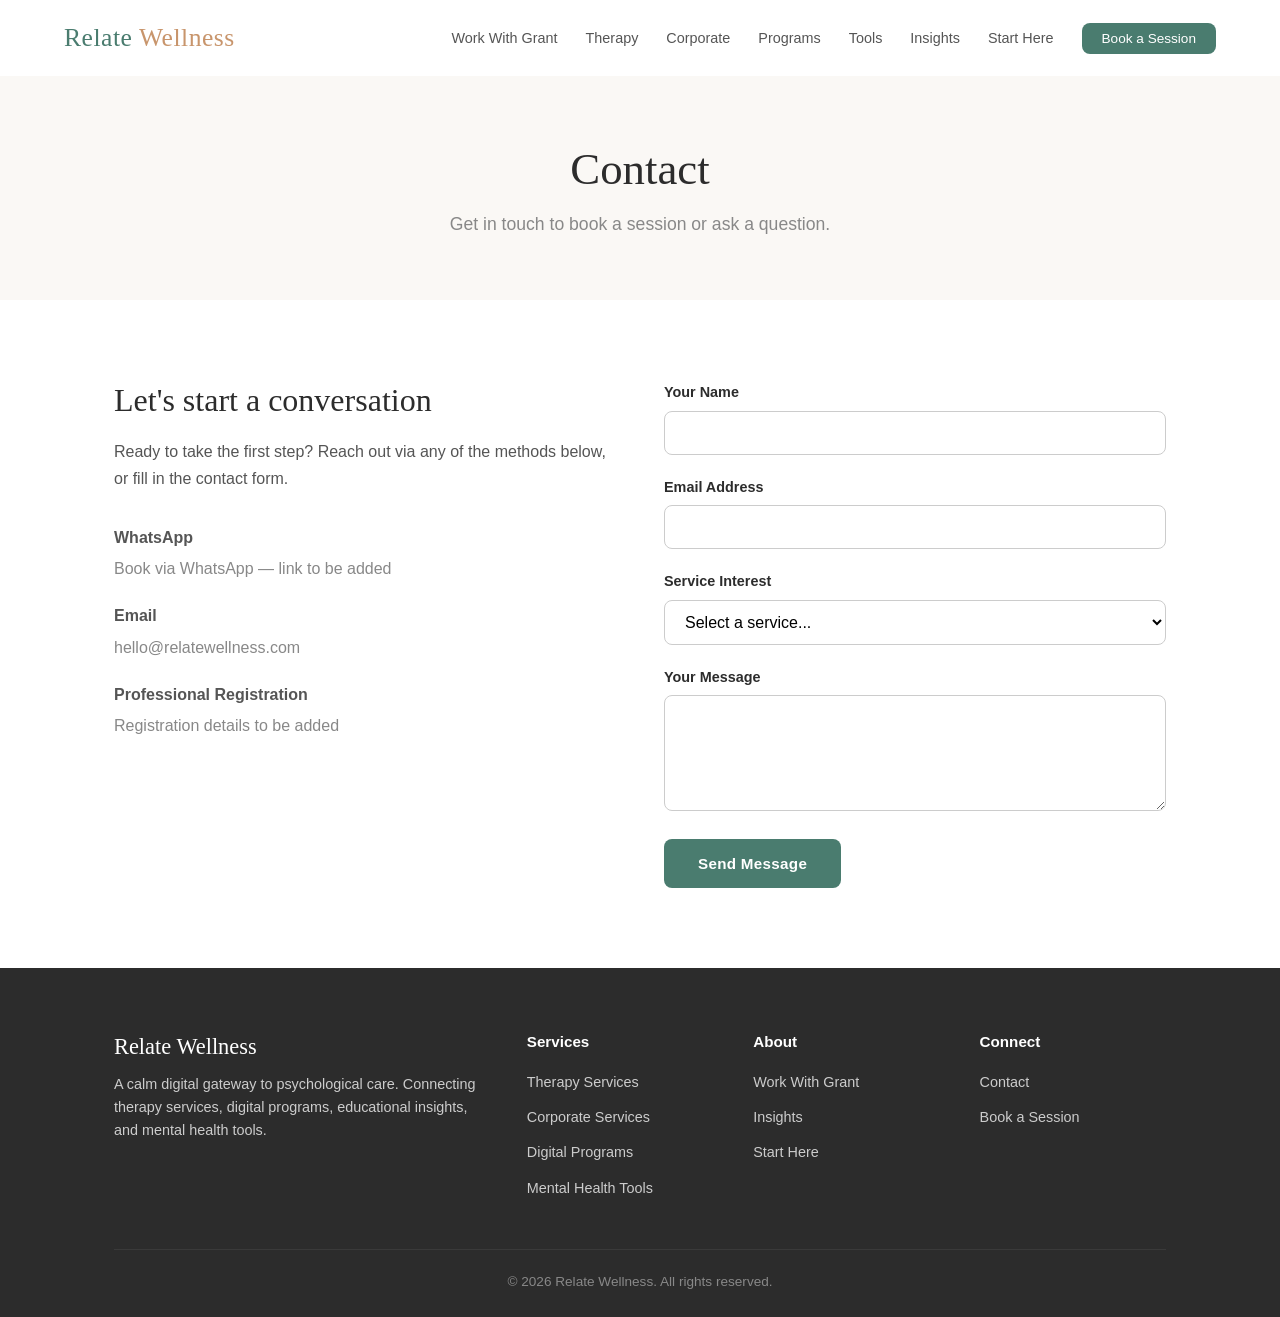
==== contact.html @ a899e9fd "Implement PRD1: Relate Wellness site foundations & architecture - Full directory structure (css/, js" ====
<!DOCTYPE html>
<html lang="en">
<head>
  <meta charset="UTF-8">
  <meta name="viewport" content="width=device-width, initial-scale=1.0">
  <title>Contact — Relate Wellness</title>
  <link rel="stylesheet" href="css/styles.css">
</head>
<body>

  <div id="site-header">
    <header class="site-header">
      <div class="header-container">
        <a href="index.html" class="logo">Relate <span>Wellness</span></a>
        <button class="nav-toggle" aria-label="Toggle navigation"><span></span><span></span><span></span></button>
        <ul class="nav-links">
          <li><a href="work-with-grant.html">Work With Grant</a></li>
          <li><a href="therapy-services.html">Therapy</a></li>
          <li><a href="corporate-services.html">Corporate</a></li>
          <li><a href="programs.html">Programs</a></li>
          <li><a href="tools.html">Tools</a></li>
          <li><a href="insights.html">Insights</a></li>
          <li><a href="start-here.html">Start Here</a></li>
          <li><a href="contact.html" class="nav-cta">Book a Session</a></li>
        </ul>
      </div>
    </header>
  </div>

  <div class="page-header">
    <div class="container">
      <h1>Contact</h1>
      <p>Get in touch to book a session or ask a question.</p>
    </div>
  </div>

  <!-- Contact Section — placeholder content for PRD2 -->
  <section>
    <div class="container">
      <div class="form-grid">
        <div class="fade-in">
          <h2>Let's start a conversation</h2>
          <p>Ready to take the first step? Reach out via any of the methods below, or fill in the contact form.</p>

          <div style="margin-top: 32px;">
            <div style="margin-bottom: 20px;">
              <strong style="display: block; margin-bottom: 4px;">WhatsApp</strong>
              <span style="color: var(--gray-500);">Book via WhatsApp — link to be added</span>
            </div>
            <div style="margin-bottom: 20px;">
              <strong style="display: block; margin-bottom: 4px;">Email</strong>
              <span style="color: var(--gray-500);">hello@relatewellness.com</span>
            </div>
            <div style="margin-bottom: 20px;">
              <strong style="display: block; margin-bottom: 4px;">Professional Registration</strong>
              <span style="color: var(--gray-500);">Registration details to be added</span>
            </div>
          </div>
        </div>

        <form class="fade-in" id="contactForm">
          <div class="form-group">
            <label for="name">Your Name</label>
            <input type="text" id="name" required>
          </div>
          <div class="form-group">
            <label for="email">Email Address</label>
            <input type="email" id="email" required>
          </div>
          <div class="form-group">
            <label for="service">Service Interest</label>
            <select id="service">
              <option value="">Select a service...</option>
              <option value="individual">Individual Therapy</option>
              <option value="couples">Couples Therapy</option>
              <option value="executive">Executive Coaching</option>
              <option value="corporate">Corporate Services</option>
              <option value="programs">Digital Programs</option>
              <option value="other">Other</option>
            </select>
          </div>
          <div class="form-group">
            <label for="message">Your Message</label>
            <textarea id="message" rows="5" required></textarea>
          </div>
          <button type="submit" class="btn btn-primary">Send Message</button>
        </form>
      </div>
    </div>
  </section>

  <div id="site-footer">
    <footer class="site-footer">
      <div class="container">
        <div class="footer-grid">
          <div class="footer-brand"><h3>Relate Wellness</h3><p>A calm digital gateway to psychological care.</p></div>
          <div class="footer-col"><h4>Services</h4><ul><li><a href="therapy-services.html">Therapy Services</a></li><li><a href="corporate-services.html">Corporate Services</a></li><li><a href="programs.html">Digital Programs</a></li><li><a href="tools.html">Mental Health Tools</a></li></ul></div>
          <div class="footer-col"><h4>About</h4><ul><li><a href="work-with-grant.html">Work With Grant</a></li><li><a href="insights.html">Insights</a></li><li><a href="start-here.html">Start Here</a></li></ul></div>
          <div class="footer-col"><h4>Connect</h4><ul><li><a href="contact.html">Contact</a></li><li><a href="contact.html">Book a Session</a></li></ul></div>
        </div>
        <div class="footer-bottom"><p>&copy; 2026 Relate Wellness. All rights reserved.</p></div>
      </div>
    </footer>
  </div>

  <script src="js/main.js"></script>
</body>
</html>
---- css/styles.css ----
/* ========================================
   Relate Wellness — Main Stylesheet
   ======================================== */

/* Reset & Variables */
*,
*::before,
*::after {
  margin: 0;
  padding: 0;
  box-sizing: border-box;
}

:root {
  --primary: #4a7c6f;
  --primary-light: #6a9e8f;
  --primary-dark: #365c52;
  --accent: #c8956c;
  --accent-light: #e0b896;
  --dark: #2c2c2c;
  --gray-900: #3a3a3a;
  --gray-700: #555555;
  --gray-500: #888888;
  --gray-300: #cccccc;
  --gray-100: #f5f3f0;
  --cream: #faf8f5;
  --white: #ffffff;
  --radius: 8px;
  --radius-lg: 16px;
  --shadow: 0 2px 8px rgba(0, 0, 0, 0.08);
  --shadow-lg: 0 8px 24px rgba(0, 0, 0, 0.12);
  --transition: all 0.3s ease;
  --font-heading: "Georgia", serif;
  --font-body: -apple-system, BlinkMacSystemFont, "Segoe UI", Roboto, sans-serif;
}

html {
  scroll-behavior: smooth;
}

body {
  font-family: var(--font-body);
  color: var(--gray-700);
  line-height: 1.7;
  background: var(--white);
}

img {
  max-width: 100%;
  height: auto;
  display: block;
}

a {
  color: var(--primary);
  text-decoration: none;
  transition: var(--transition);
}

a:hover {
  color: var(--primary-dark);
}

/* ========================================
   Layout
   ======================================== */
.container {
  max-width: 1100px;
  margin: 0 auto;
  padding: 0 24px;
}

.container-narrow {
  max-width: 800px;
  margin: 0 auto;
  padding: 0 24px;
}

section {
  padding: 80px 0;
}

/* ========================================
   Typography
   ======================================== */
h1, h2, h3, h4 {
  font-family: var(--font-heading);
  color: var(--dark);
  line-height: 1.3;
}

h1 {
  font-size: 2.8rem;
  font-weight: 400;
}

h2 {
  font-size: 2rem;
  font-weight: 400;
  margin-bottom: 16px;
}

h3 {
  font-size: 1.4rem;
  font-weight: 400;
}

.section-title {
  text-align: center;
  margin-bottom: 48px;
}

.section-title p {
  max-width: 600px;
  margin: 12px auto 0;
  color: var(--gray-500);
  font-size: 1.05rem;
}

.text-center {
  text-align: center;
}

/* ========================================
   Buttons
   ======================================== */
.btn {
  display: inline-block;
  padding: 14px 32px;
  border-radius: var(--radius);
  font-size: 0.95rem;
  font-weight: 600;
  font-family: var(--font-body);
  text-decoration: none;
  cursor: pointer;
  border: 2px solid transparent;
  transition: var(--transition);
  letter-spacing: 0.02em;
}

.btn-primary {
  background: var(--primary);
  color: var(--white);
}

.btn-primary:hover {
  background: var(--primary-dark);
  color: var(--white);
}

.btn-secondary {
  background: var(--accent);
  color: var(--white);
}

.btn-secondary:hover {
  background: #b5834f;
  color: var(--white);
}

.btn-outline {
  border-color: var(--primary);
  color: var(--primary);
  background: transparent;
}

.btn-outline:hover {
  background: var(--primary);
  color: var(--white);
}

.btn-outline-light {
  border-color: var(--white);
  color: var(--white);
  background: transparent;
}

.btn-outline-light:hover {
  background: var(--white);
  color: var(--primary);
}

.btn-group {
  display: flex;
  gap: 12px;
  flex-wrap: wrap;
}

/* ========================================
   Header / Navigation
   ======================================== */
.site-header {
  position: fixed;
  top: 0;
  left: 0;
  right: 0;
  background: var(--white);
  z-index: 1000;
  transition: var(--transition);
}

.site-header.scrolled {
  box-shadow: var(--shadow);
}

.header-container {
  display: flex;
  align-items: center;
  justify-content: space-between;
  padding: 16px 24px;
  max-width: 1200px;
  margin: 0 auto;
}

.logo {
  font-family: var(--font-heading);
  font-size: 1.6rem;
  font-weight: 400;
  color: var(--primary);
  text-decoration: none;
  letter-spacing: 0.02em;
}

.logo span {
  color: var(--accent);
}

.nav-links {
  display: flex;
  list-style: none;
  gap: 28px;
  align-items: center;
}

.nav-links a {
  color: var(--gray-700);
  font-size: 0.9rem;
  font-weight: 500;
  text-decoration: none;
  position: relative;
  padding-bottom: 4px;
}

.nav-links a::after {
  content: "";
  position: absolute;
  left: 0;
  bottom: 0;
  width: 0;
  height: 2px;
  background: var(--primary);
  transition: width 0.3s;
}

.nav-links a:hover::after,
.nav-links a.active::after {
  width: 100%;
}

.nav-links a.active {
  color: var(--primary);
}

.nav-cta {
  padding: 8px 20px !important;
  background: var(--primary);
  color: var(--white) !important;
  border-radius: var(--radius);
  font-size: 0.85rem !important;
}

.nav-cta::after {
  display: none !important;
}

.nav-cta:hover {
  background: var(--primary-dark);
  color: var(--white) !important;
}

/* Mobile Nav */
.nav-toggle {
  display: none;
  flex-direction: column;
  gap: 5px;
  background: none;
  border: none;
  cursor: pointer;
  padding: 4px;
}

.nav-toggle span {
  display: block;
  width: 24px;
  height: 2px;
  background: var(--dark);
  transition: var(--transition);
}

.nav-toggle.active span:nth-child(1) {
  transform: rotate(45deg) translate(5px, 5px);
}

.nav-toggle.active span:nth-child(2) {
  opacity: 0;
}

.nav-toggle.active span:nth-child(3) {
  transform: rotate(-45deg) translate(5px, -5px);
}

/* ========================================
   Hero
   ======================================== */
.hero {
  padding: 160px 0 100px;
  text-align: center;
}

.hero-dark {
  background: linear-gradient(135deg, var(--primary) 0%, var(--primary-dark) 100%);
  color: var(--white);
}

.hero-dark h1,
.hero-dark h2 {
  color: var(--white);
}

.hero-cream {
  background: var(--cream);
}

.hero h1 {
  margin-bottom: 20px;
}

.hero p {
  font-size: 1.15rem;
  max-width: 640px;
  margin: 0 auto 32px;
  opacity: 0.9;
}

.hero .btn-group {
  justify-content: center;
}

/* ========================================
   Cards
   ======================================== */
.card-grid {
  display: grid;
  gap: 24px;
}

.card-grid-2 {
  grid-template-columns: repeat(2, 1fr);
}

.card-grid-3 {
  grid-template-columns: repeat(3, 1fr);
}

.card-grid-4 {
  grid-template-columns: repeat(4, 1fr);
}

.card {
  background: var(--white);
  border-radius: var(--radius-lg);
  padding: 32px;
  box-shadow: var(--shadow);
  transition: var(--transition);
}

.card:hover {
  transform: translateY(-4px);
  box-shadow: var(--shadow-lg);
}

.card-icon {
  width: 56px;
  height: 56px;
  border-radius: 50%;
  background: var(--gray-100);
  display: flex;
  align-items: center;
  justify-content: center;
  font-size: 1.5rem;
  margin-bottom: 20px;
  color: var(--primary);
}

.card h3 {
  margin-bottom: 12px;
}

.card p {
  color: var(--gray-500);
  font-size: 0.95rem;
}

.card .btn {
  margin-top: 20px;
}

/* ========================================
   Features / Split Layout
   ======================================== */
.split {
  display: grid;
  grid-template-columns: 1fr 1fr;
  gap: 64px;
  align-items: center;
}

.split-image {
  border-radius: var(--radius-lg);
  background: var(--gray-100);
  min-height: 300px;
  display: flex;
  align-items: center;
  justify-content: center;
  color: var(--gray-500);
  font-size: 0.9rem;
}

.split-content h2 {
  margin-bottom: 16px;
}

.split-content p {
  margin-bottom: 16px;
}

.split-content ul {
  list-style: none;
  margin: 20px 0;
}

.split-content li {
  padding: 8px 0;
  padding-left: 28px;
  position: relative;
}

.split-content li::before {
  content: "\2713";
  position: absolute;
  left: 0;
  color: var(--primary);
  font-weight: 700;
}

/* ========================================
   Testimonials
   ======================================== */
.testimonial-card {
  background: var(--white);
  padding: 32px;
  border-radius: var(--radius-lg);
  border: 1px solid var(--gray-300);
}

.testimonial-text {
  font-style: italic;
  font-size: 1.05rem;
  margin-bottom: 24px;
  line-height: 1.8;
  color: var(--gray-700);
}

.testimonial-author {
  display: flex;
  align-items: center;
  gap: 12px;
}

.author-avatar {
  width: 48px;
  height: 48px;
  border-radius: 50%;
  background: var(--primary);
  color: var(--white);
  display: flex;
  align-items: center;
  justify-content: center;
  font-weight: 700;
  font-size: 0.85rem;
}

.testimonial-author strong {
  display: block;
  color: var(--dark);
}

.testimonial-author span {
  font-size: 0.85rem;
  color: var(--gray-500);
}

/* ========================================
   CTA Banner
   ======================================== */
.cta-banner {
  background: var(--primary);
  color: var(--white);
  text-align: center;
  padding: 64px 0;
}

.cta-banner h2 {
  color: var(--white);
  margin-bottom: 16px;
}

.cta-banner p {
  opacity: 0.9;
  margin-bottom: 28px;
  max-width: 500px;
  margin-left: auto;
  margin-right: auto;
}

/* ========================================
   Contact / Forms
   ======================================== */
.form-grid {
  display: grid;
  grid-template-columns: 1fr 1fr;
  gap: 48px;
}

.form-group {
  margin-bottom: 20px;
}

.form-group label {
  display: block;
  margin-bottom: 6px;
  font-weight: 600;
  font-size: 0.9rem;
  color: var(--dark);
}

.form-group input,
.form-group textarea,
.form-group select {
  width: 100%;
  padding: 12px 16px;
  border: 1px solid var(--gray-300);
  border-radius: var(--radius);
  font-size: 1rem;
  font-family: var(--font-body);
  transition: border-color 0.2s;
  background: var(--white);
}

.form-group input:focus,
.form-group textarea:focus,
.form-group select:focus {
  outline: none;
  border-color: var(--primary);
}

/* ========================================
   Footer
   ======================================== */
.site-footer {
  background: var(--dark);
  color: var(--gray-300);
  padding: 64px 0 24px;
}

.footer-grid {
  display: grid;
  grid-template-columns: 2fr 1fr 1fr 1fr;
  gap: 40px;
  margin-bottom: 40px;
}

.footer-brand h3 {
  font-family: var(--font-heading);
  color: var(--white);
  font-size: 1.4rem;
  font-weight: 400;
  margin-bottom: 12px;
}

.footer-brand p {
  font-size: 0.9rem;
  line-height: 1.6;
}

.footer-col h4 {
  color: var(--white);
  font-size: 0.95rem;
  font-family: var(--font-body);
  font-weight: 600;
  margin-bottom: 16px;
}

.footer-col ul {
  list-style: none;
}

.footer-col li {
  margin-bottom: 8px;
}

.footer-col a {
  color: var(--gray-300);
  font-size: 0.9rem;
}

.footer-col a:hover {
  color: var(--white);
}

.footer-bottom {
  border-top: 1px solid var(--gray-900);
  padding-top: 20px;
  text-align: center;
  font-size: 0.85rem;
  color: var(--gray-500);
}

/* ========================================
   Page Header (for inner pages)
   ======================================== */
.page-header {
  background: var(--cream);
  padding: 140px 0 60px;
  text-align: center;
}

.page-header h1 {
  margin-bottom: 12px;
}

.page-header p {
  color: var(--gray-500);
  font-size: 1.1rem;
  max-width: 600px;
  margin: 0 auto;
}

/* ========================================
   Lists & Details
   ======================================== */
.feature-list {
  list-style: none;
}

.feature-list li {
  padding: 16px 0;
  border-bottom: 1px solid var(--gray-100);
  display: flex;
  gap: 16px;
  align-items: flex-start;
}

.feature-list li:last-child {
  border-bottom: none;
}

.feature-icon {
  flex-shrink: 0;
  width: 40px;
  height: 40px;
  border-radius: 50%;
  background: var(--gray-100);
  display: flex;
  align-items: center;
  justify-content: center;
  color: var(--primary);
}

.bg-cream {
  background: var(--cream);
}

.bg-gray {
  background: var(--gray-100);
}

/* ========================================
   Pricing / Programs
   ======================================== */
.pricing-card {
  background: var(--white);
  border-radius: var(--radius-lg);
  padding: 40px 32px;
  text-align: center;
  border: 1px solid var(--gray-300);
  transition: var(--transition);
}

.pricing-card.featured {
  border-color: var(--primary);
  position: relative;
}

.pricing-card.featured::before {
  content: "Most Popular";
  position: absolute;
  top: -12px;
  left: 50%;
  transform: translateX(-50%);
  background: var(--primary);
  color: var(--white);
  padding: 4px 16px;
  border-radius: 20px;
  font-size: 0.8rem;
  font-weight: 600;
}

.pricing-card h3 {
  margin-bottom: 8px;
}

.pricing-amount {
  font-size: 2.2rem;
  font-weight: 700;
  color: var(--primary);
  margin: 16px 0;
}

.pricing-amount span {
  font-size: 1rem;
  font-weight: 400;
  color: var(--gray-500);
}

.pricing-features {
  list-style: none;
  margin: 24px 0;
  text-align: left;
}

.pricing-features li {
  padding: 8px 0;
  padding-left: 24px;
  position: relative;
  font-size: 0.95rem;
}

.pricing-features li::before {
  content: "\2713";
  position: absolute;
  left: 0;
  color: var(--primary);
}

/* ========================================
   Animations
   ======================================== */
.fade-in {
  opacity: 0;
  transform: translateY(20px);
  transition: opacity 0.6s ease, transform 0.6s ease;
}

.fade-in.visible {
  opacity: 1;
  transform: translateY(0);
}

/* ========================================
   Responsive
   ======================================== */
@media (max-width: 900px) {
  .card-grid-3,
  .card-grid-4 {
    grid-template-columns: repeat(2, 1fr);
  }

  .footer-grid {
    grid-template-columns: 1fr 1fr;
  }

  .split {
    grid-template-columns: 1fr;
    gap: 32px;
  }
}

@media (max-width: 768px) {
  h1 {
    font-size: 2rem;
  }

  h2 {
    font-size: 1.6rem;
  }

  section {
    padding: 60px 0;
  }

  .nav-toggle {
    display: flex;
  }

  .nav-links {
    display: none;
    position: absolute;
    top: 100%;
    left: 0;
    right: 0;
    background: var(--white);
    flex-direction: column;
    padding: 20px 24px;
    gap: 16px;
    box-shadow: var(--shadow-lg);
  }

  .nav-links.active {
    display: flex;
  }

  .hero {
    padding: 120px 0 60px;
  }

  .btn-group {
    flex-direction: column;
    align-items: center;
  }

  .card-grid-2,
  .card-grid-3,
  .card-grid-4 {
    grid-template-columns: 1fr;
  }

  .form-grid {
    grid-template-columns: 1fr;
  }

  .footer-grid {
    grid-template-columns: 1fr;
    gap: 24px;
  }

  .page-header {
    padding: 120px 0 40px;
  }
}
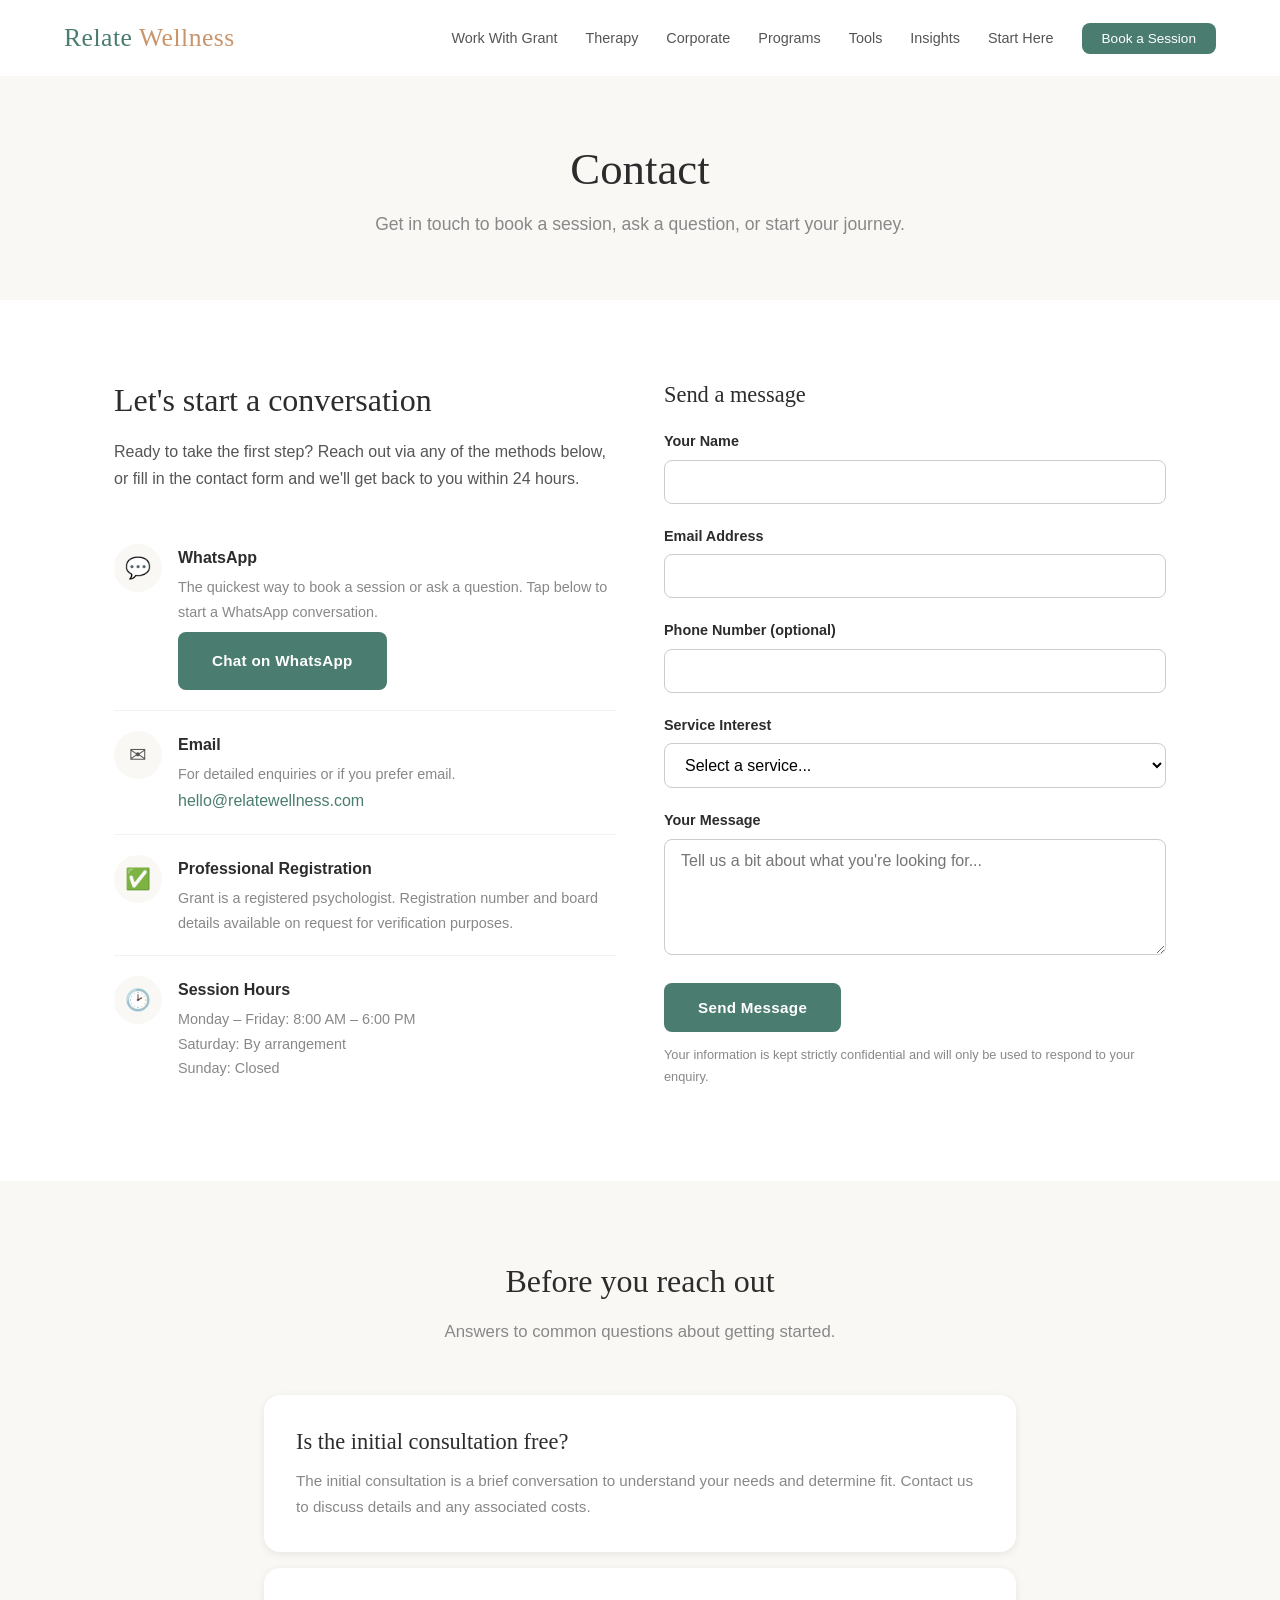
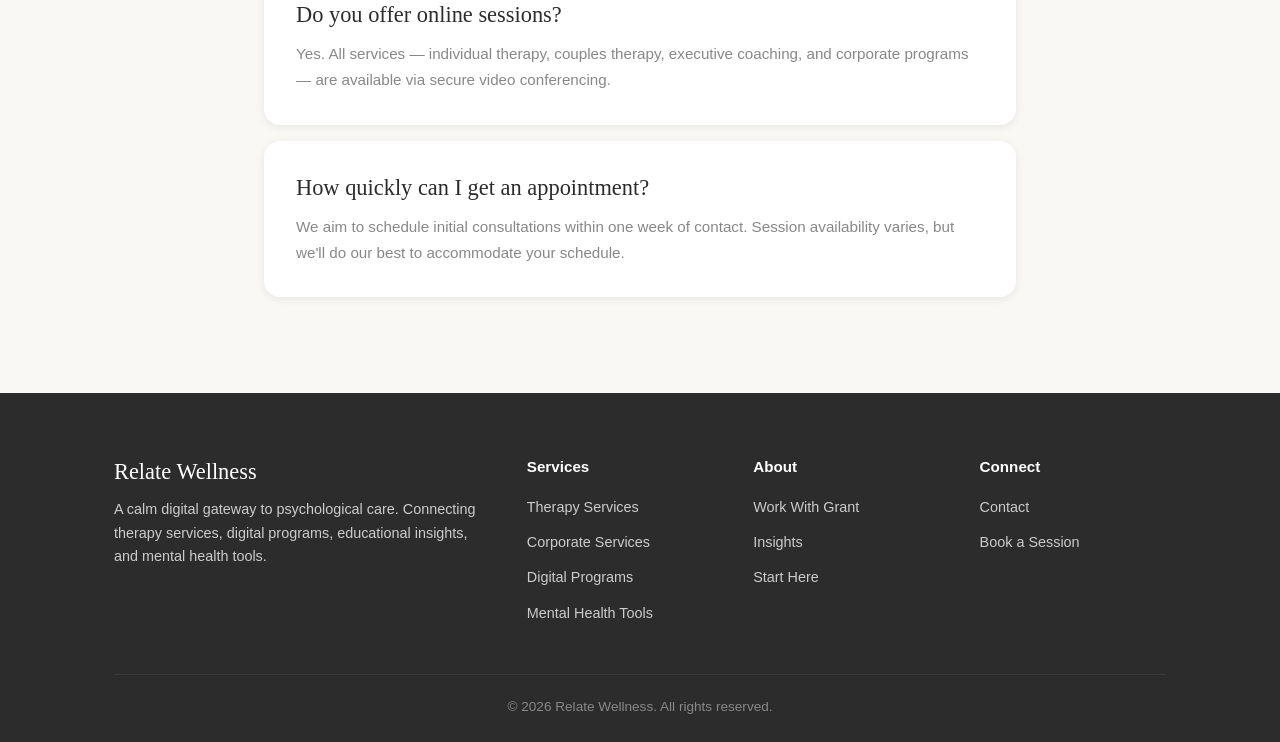
==== commit 0eaa731e: "Implement PRD2: Full page content for all sections - Homepage: added testimonial section, Meet Grant" ====
--- a/contact.html
+++ b/contact.html
@@ -30,35 +30,54 @@
   <div class="page-header">
     <div class="container">
       <h1>Contact</h1>
-      <p>Get in touch to book a session or ask a question.</p>
+      <p>Get in touch to book a session, ask a question, or start your journey.</p>
     </div>
   </div>
 
-  <!-- Contact Section — placeholder content for PRD2 -->
+  <!-- Contact Section -->
   <section>
     <div class="container">
       <div class="form-grid">
         <div class="fade-in">
           <h2>Let's start a conversation</h2>
-          <p>Ready to take the first step? Reach out via any of the methods below, or fill in the contact form.</p>
+          <p>Ready to take the first step? Reach out via any of the methods below, or fill in the contact form and we'll get back to you within 24 hours.</p>
 
-          <div style="margin-top: 32px;">
-            <div style="margin-bottom: 20px;">
-              <strong style="display: block; margin-bottom: 4px;">WhatsApp</strong>
-              <span style="color: var(--gray-500);">Book via WhatsApp — link to be added</span>
+          <div class="contact-methods">
+            <div class="contact-method">
+              <div class="contact-method-icon">&#128172;</div>
+              <div>
+                <strong>WhatsApp</strong>
+                <p>The quickest way to book a session or ask a question. Tap below to start a WhatsApp conversation.</p>
+                <a href="#" class="btn btn-primary" style="margin-top: 8px;">Chat on WhatsApp</a>
+              </div>
             </div>
-            <div style="margin-bottom: 20px;">
-              <strong style="display: block; margin-bottom: 4px;">Email</strong>
-              <span style="color: var(--gray-500);">hello@relatewellness.com</span>
+            <div class="contact-method">
+              <div class="contact-method-icon">&#9993;</div>
+              <div>
+                <strong>Email</strong>
+                <p>For detailed enquiries or if you prefer email.</p>
+                <a href="mailto:hello@relatewellness.com" style="color: var(--primary); font-weight: 500;">hello@relatewellness.com</a>
+              </div>
             </div>
-            <div style="margin-bottom: 20px;">
-              <strong style="display: block; margin-bottom: 4px;">Professional Registration</strong>
-              <span style="color: var(--gray-500);">Registration details to be added</span>
+            <div class="contact-method">
+              <div class="contact-method-icon">&#9989;</div>
+              <div>
+                <strong>Professional Registration</strong>
+                <p>Grant is a registered psychologist. Registration number and board details available on request for verification purposes.</p>
+              </div>
+            </div>
+            <div class="contact-method">
+              <div class="contact-method-icon">&#128337;</div>
+              <div>
+                <strong>Session Hours</strong>
+                <p>Monday – Friday: 8:00 AM – 6:00 PM<br>Saturday: By arrangement<br>Sunday: Closed</p>
+              </div>
             </div>
           </div>
         </div>
 
         <form class="fade-in" id="contactForm">
+          <h3 style="margin-bottom: 20px;">Send a message</h3>
           <div class="form-group">
             <label for="name">Your Name</label>
             <input type="text" id="name" required>
@@ -66,6 +85,10 @@
           <div class="form-group">
             <label for="email">Email Address</label>
             <input type="email" id="email" required>
+          </div>
+          <div class="form-group">
+            <label for="phone">Phone Number (optional)</label>
+            <input type="tel" id="phone">
           </div>
           <div class="form-group">
             <label for="service">Service Interest</label>
@@ -76,24 +99,50 @@
               <option value="executive">Executive Coaching</option>
               <option value="corporate">Corporate Services</option>
               <option value="programs">Digital Programs</option>
-              <option value="other">Other</option>
+              <option value="other">Other / Not Sure</option>
             </select>
           </div>
           <div class="form-group">
             <label for="message">Your Message</label>
-            <textarea id="message" rows="5" required></textarea>
+            <textarea id="message" rows="5" placeholder="Tell us a bit about what you're looking for..." required></textarea>
           </div>
           <button type="submit" class="btn btn-primary">Send Message</button>
+          <p style="margin-top: 12px; font-size: 0.8rem; color: var(--gray-500);">Your information is kept strictly confidential and will only be used to respond to your enquiry.</p>
         </form>
       </div>
     </div>
   </section>
 
+  <!-- FAQ -->
+  <section class="bg-cream">
+    <div class="container">
+      <div class="section-title">
+        <h2>Before you reach out</h2>
+        <p>Answers to common questions about getting started.</p>
+      </div>
+      <div class="container-narrow">
+        <div class="card fade-in" style="margin-bottom: 16px;">
+          <h3>Is the initial consultation free?</h3>
+          <p>The initial consultation is a brief conversation to understand your needs and determine fit. Contact us to discuss details and any associated costs.</p>
+        </div>
+        <div class="card fade-in" style="margin-bottom: 16px;">
+          <h3>Do you offer online sessions?</h3>
+          <p>Yes. All services — individual therapy, couples therapy, executive coaching, and corporate programs — are available via secure video conferencing.</p>
+        </div>
+        <div class="card fade-in" style="margin-bottom: 16px;">
+          <h3>How quickly can I get an appointment?</h3>
+          <p>We aim to schedule initial consultations within one week of contact. Session availability varies, but we'll do our best to accommodate your schedule.</p>
+        </div>
+      </div>
+    </div>
+  </section>
+
+  <!-- Footer -->
   <div id="site-footer">
     <footer class="site-footer">
       <div class="container">
         <div class="footer-grid">
-          <div class="footer-brand"><h3>Relate Wellness</h3><p>A calm digital gateway to psychological care.</p></div>
+          <div class="footer-brand"><h3>Relate Wellness</h3><p>A calm digital gateway to psychological care. Connecting therapy services, digital programs, educational insights, and mental health tools.</p></div>
           <div class="footer-col"><h4>Services</h4><ul><li><a href="therapy-services.html">Therapy Services</a></li><li><a href="corporate-services.html">Corporate Services</a></li><li><a href="programs.html">Digital Programs</a></li><li><a href="tools.html">Mental Health Tools</a></li></ul></div>
           <div class="footer-col"><h4>About</h4><ul><li><a href="work-with-grant.html">Work With Grant</a></li><li><a href="insights.html">Insights</a></li><li><a href="start-here.html">Start Here</a></li></ul></div>
           <div class="footer-col"><h4>Connect</h4><ul><li><a href="contact.html">Contact</a></li><li><a href="contact.html">Book a Session</a></li></ul></div>
--- a/css/styles.css
+++ b/css/styles.css
@@ -754,6 +754,49 @@
 }
 
 /* ========================================
+   Contact Methods
+   ======================================== */
+.contact-methods {
+  margin-top: 32px;
+}
+
+.contact-method {
+  display: flex;
+  gap: 16px;
+  align-items: flex-start;
+  padding: 20px 0;
+  border-bottom: 1px solid var(--gray-100);
+}
+
+.contact-method:last-child {
+  border-bottom: none;
+}
+
+.contact-method-icon {
+  flex-shrink: 0;
+  width: 48px;
+  height: 48px;
+  border-radius: 50%;
+  background: var(--cream);
+  display: flex;
+  align-items: center;
+  justify-content: center;
+  font-size: 1.3rem;
+}
+
+.contact-method strong {
+  display: block;
+  color: var(--dark);
+  margin-bottom: 4px;
+}
+
+.contact-method p {
+  font-size: 0.9rem;
+  color: var(--gray-500);
+  margin: 0;
+}
+
+/* ========================================
    Animations
    ======================================== */
 .fade-in {
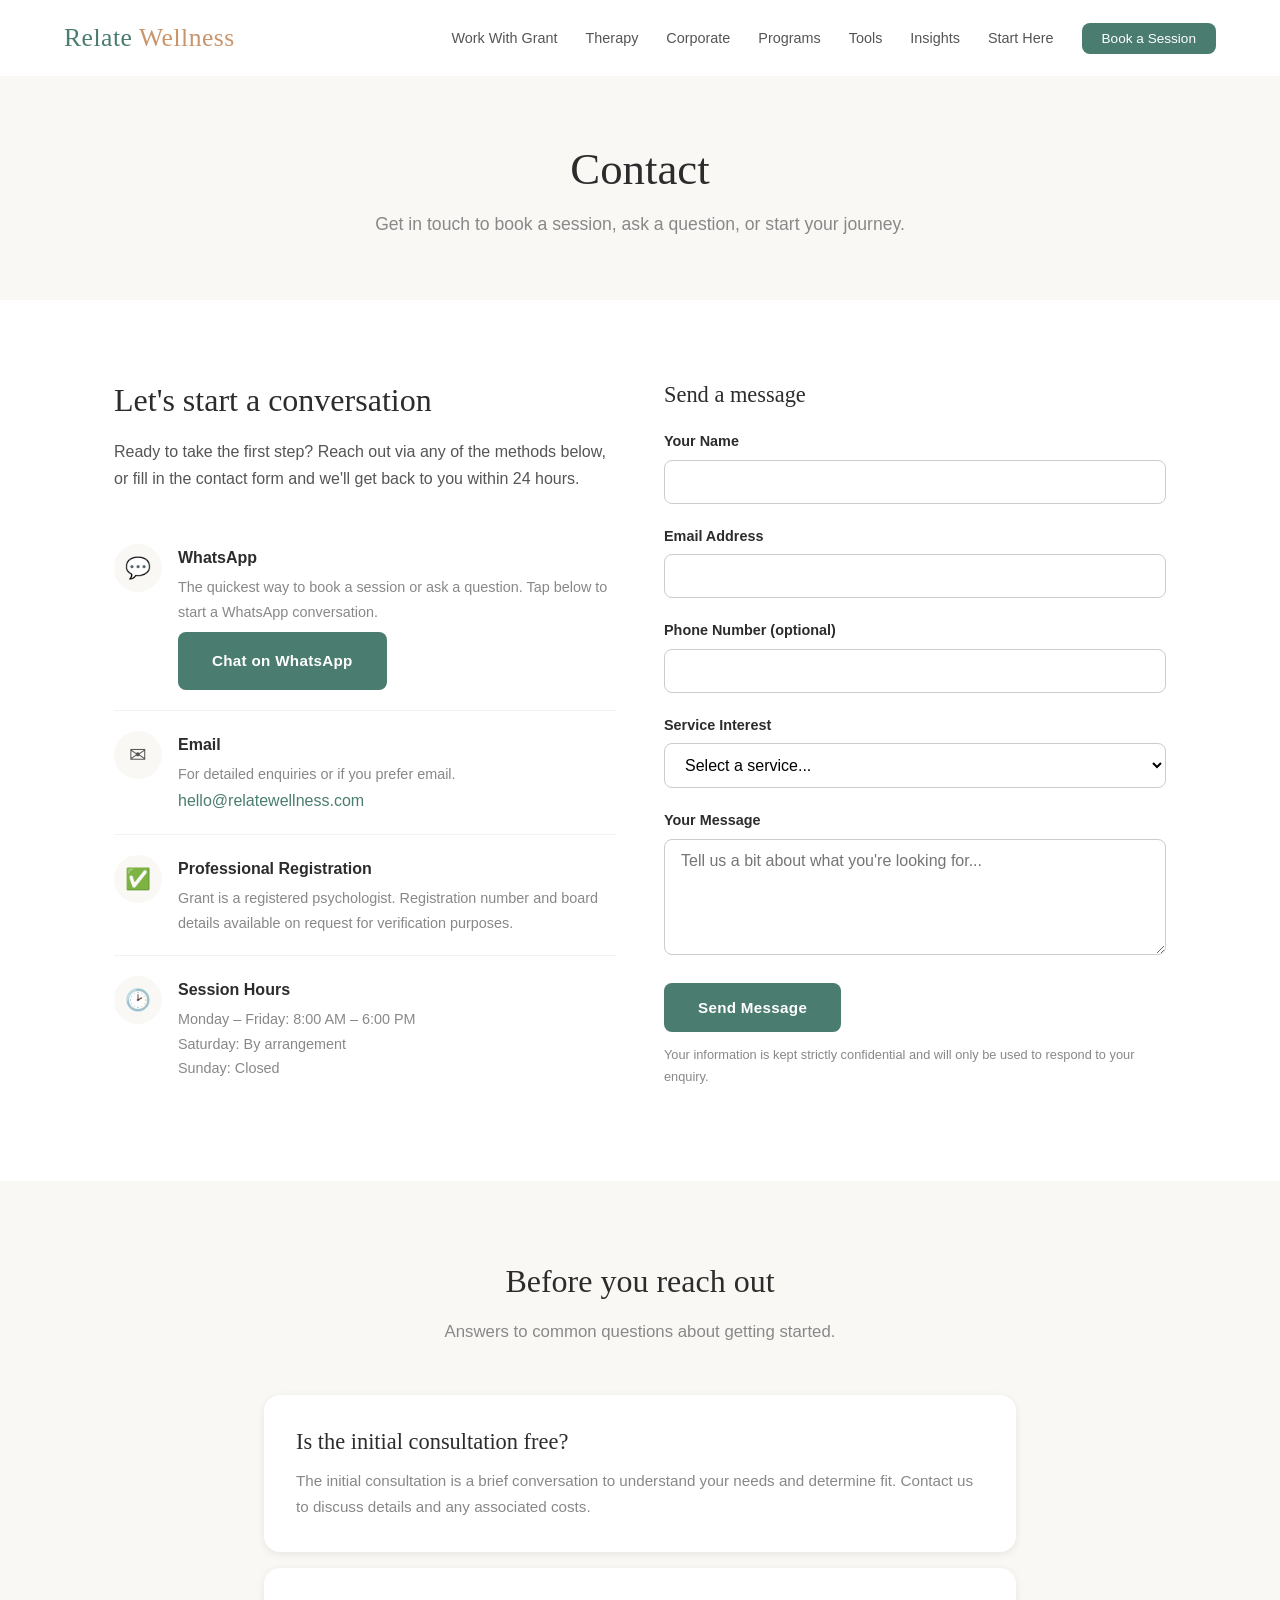
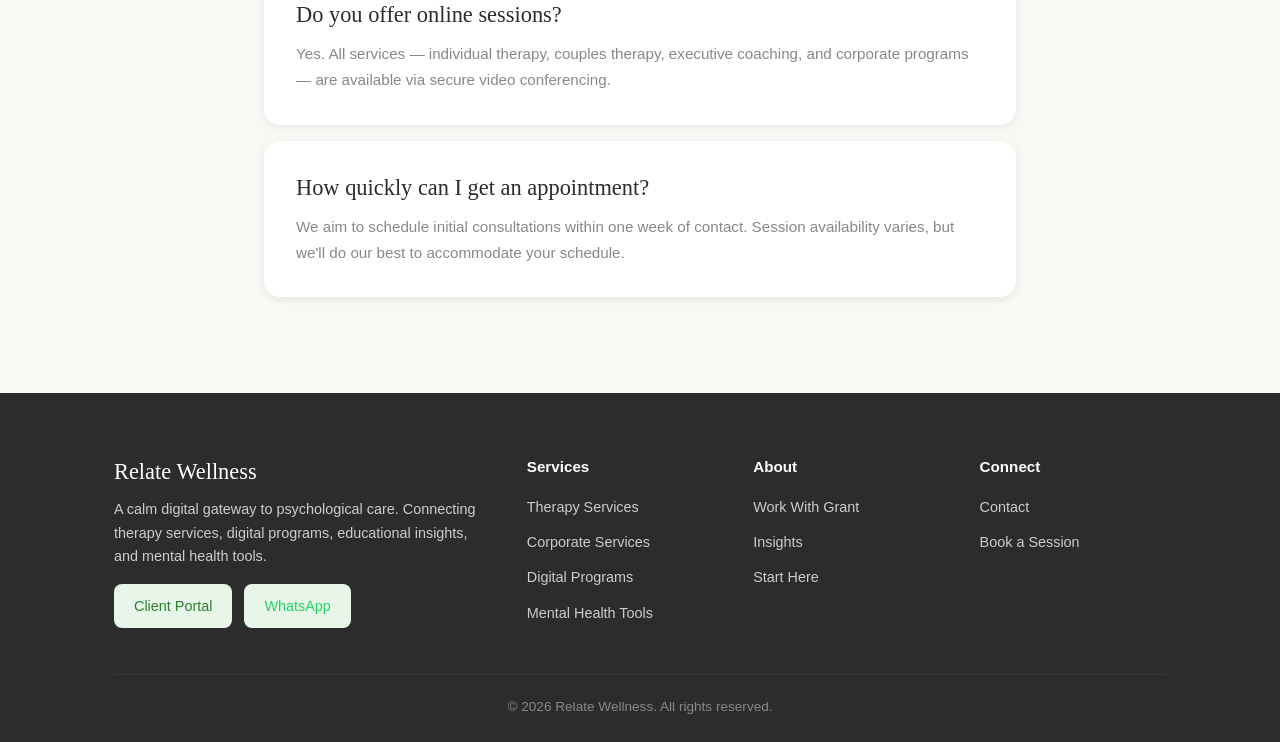
==== commit be8abbf8: "Implement PRD3: Interactions & Integrations - Navigation: enhanced mobile menu (Escape key close, cl" ====
--- a/contact.html
+++ b/contact.html
@@ -4,9 +4,14 @@
   <meta charset="UTF-8">
   <meta name="viewport" content="width=device-width, initial-scale=1.0">
   <title>Contact — Relate Wellness</title>
+  <link rel="preconnect" href="https://plausible.io">
   <link rel="stylesheet" href="css/styles.css">
+  <script defer data-domain="relatewellness.com" src="https://plausible.io/js/script.js"></script>
+  <script>window.plausible = window.plausible || function() { (window.plausible.q = window.plausible.q || []).push(arguments) }</script>
 </head>
 <body>
+
+  <a href="#main-content" class="skip-link">Skip to content</a>
 
   <div id="site-header">
     <header class="site-header">
@@ -27,6 +32,7 @@
     </header>
   </div>
 
+  <main id="main-content">
   <div class="page-header">
     <div class="container">
       <h1>Contact</h1>
@@ -48,7 +54,7 @@
               <div>
                 <strong>WhatsApp</strong>
                 <p>The quickest way to book a session or ask a question. Tap below to start a WhatsApp conversation.</p>
-                <a href="#" class="btn btn-primary" style="margin-top: 8px;">Chat on WhatsApp</a>
+                <a href="#" class="btn btn-primary" style="margin-top: 8px;" data-track="whatsapp" target="_blank" rel="noopener noreferrer">Chat on WhatsApp</a>
               </div>
             </div>
             <div class="contact-method">
@@ -137,6 +143,8 @@
     </div>
   </section>
 
+  </main>
+
   <!-- Footer -->
   <div id="site-footer">
     <footer class="site-footer">
--- a/css/styles.css
+++ b/css/styles.css
@@ -196,11 +196,15 @@
   right: 0;
   background: var(--white);
   z-index: 1000;
-  transition: var(--transition);
+  transition: transform 0.3s ease, box-shadow 0.3s ease;
 }
 
 .site-header.scrolled {
   box-shadow: var(--shadow);
+}
+
+.site-header.header-hidden {
+  transform: translateY(-100%);
 }
 
 .header-container {
@@ -797,6 +801,81 @@
 }
 
 /* ========================================
+   Skip to Content (Accessibility)
+   ======================================== */
+.skip-link {
+  position: absolute;
+  top: -100%;
+  left: 16px;
+  z-index: 2000;
+  padding: 12px 24px;
+  background: var(--primary);
+  color: var(--white);
+  border-radius: var(--radius);
+  font-weight: 600;
+  font-size: 0.9rem;
+  text-decoration: none;
+  transition: top 0.2s;
+}
+
+.skip-link:focus {
+  top: 16px;
+  color: var(--white);
+}
+
+/* ========================================
+   External Platform Links
+   ======================================== */
+.platform-link {
+  display: inline-flex;
+  align-items: center;
+  gap: 8px;
+  padding: 10px 20px;
+  border-radius: var(--radius);
+  font-size: 0.9rem;
+  font-weight: 500;
+  transition: var(--transition);
+  text-decoration: none;
+}
+
+.platform-link-quenza {
+  background: #e8f5e9;
+  color: #2e7d32;
+}
+
+.platform-link-quenza:hover {
+  background: #c8e6c9;
+  color: #1b5e20;
+}
+
+.platform-link-novopsych {
+  background: #e3f2fd;
+  color: #1565c0;
+}
+
+.platform-link-novopsych:hover {
+  background: #bbdefb;
+  color: #0d47a1;
+}
+
+.platform-link-whatsapp {
+  background: #e8f5e9;
+  color: #25d366;
+}
+
+.platform-link-whatsapp:hover {
+  background: #c8e6c9;
+  color: #128c7e;
+}
+
+.platform-links {
+  display: flex;
+  gap: 12px;
+  flex-wrap: wrap;
+  margin-top: 16px;
+}
+
+/* ========================================
    Animations
    ======================================== */
 .fade-in {
@@ -808,6 +887,54 @@
 .fade-in.visible {
   opacity: 1;
   transform: translateY(0);
+}
+
+/* Respect reduced motion */
+@media (prefers-reduced-motion: reduce) {
+  .fade-in {
+    opacity: 1;
+    transform: none;
+    transition: none;
+  }
+
+  .site-header {
+    transition: box-shadow 0.3s ease;
+  }
+
+  html {
+    scroll-behavior: auto;
+  }
+}
+
+/* ========================================
+   Lazy Loading & Image Optimization
+   ======================================== */
+img[loading="lazy"] {
+  opacity: 0;
+  transition: opacity 0.4s ease;
+}
+
+img[loading="lazy"].loaded,
+img[loading="lazy"][complete] {
+  opacity: 1;
+}
+
+.img-responsive {
+  width: 100%;
+  height: auto;
+  border-radius: var(--radius-lg);
+  object-fit: cover;
+}
+
+/* WebP support with fallback via picture element */
+picture {
+  display: block;
+}
+
+picture img {
+  width: 100%;
+  height: auto;
+  display: block;
 }
 
 /* ========================================
